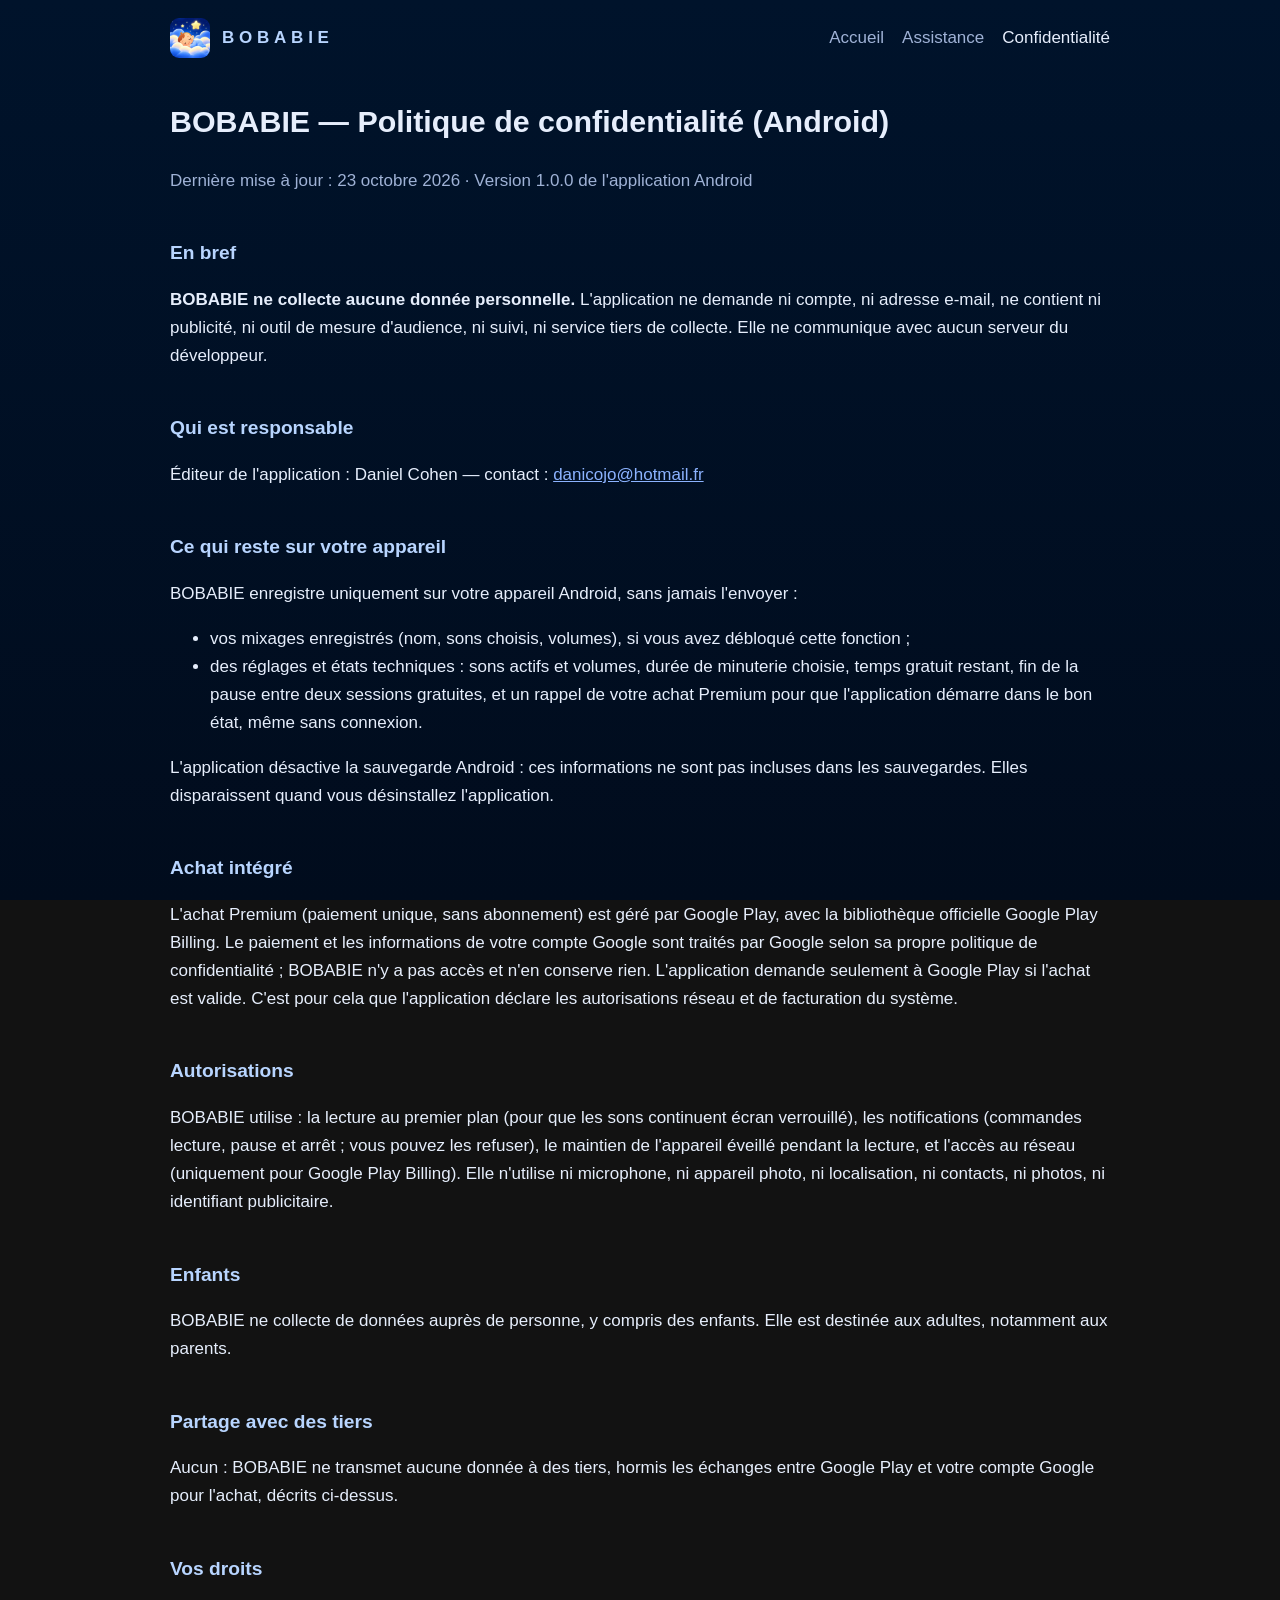
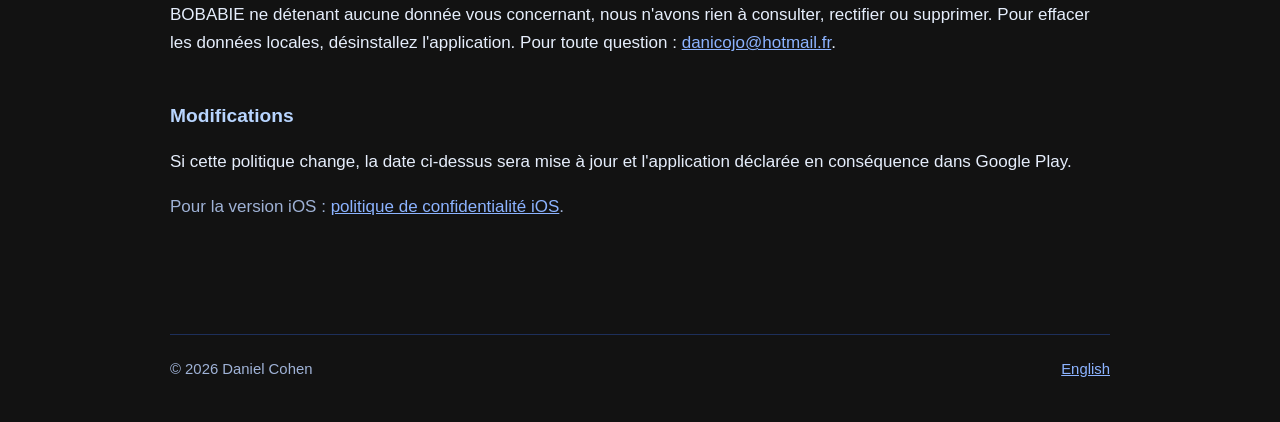
==== confidentialite-android.html @ 82074fd9 "Add Android privacy policy pages (FR and EN) Co-Authored-By: Claude Sonnet 5.5 <noreply@anthropic.co" ====
<!doctype html>
<html lang="fr">
<head>
<meta charset="utf-8">
<meta name="viewport" content="width=device-width,initial-scale=1">
<title>BOBABIE — Politique de confidentialité (Android)</title>
<meta name="description" content="BOBABIE pour Android ne collecte aucune donnée personnelle. Politique de confidentialité.">
<link rel="icon" href="assets/img/icon-64.png">
<link rel="stylesheet" href="assets/style.css">
<link rel="alternate" hreflang="fr" href="https://danicojo.github.io/bobabie-site/confidentialite-android.html">
<link rel="alternate" hreflang="en" href="https://danicojo.github.io/bobabie-site/en/privacy-android.html">
</head>
<body>
<div class="wrap">
<header class="site">
<a class="brand" href="index.html"><img src="assets/img/icon-64.png" alt="" width="40" height="40"><span>BOBABIE</span></a>
<nav aria-label="Menu"><a href="index.html">Accueil</a><a href="assistance.html">Assistance</a><a href="confidentialite-android.html" aria-current="page">Confidentialité</a></nav>
</header>
<main class="page">
<h1>BOBABIE — Politique de confidentialité (Android)</h1>
<p class="muted">Dernière mise à jour : 23 octobre 2026 · Version 1.0.0 de l'application Android</p>
<h2>En bref</h2>
<p><strong>BOBABIE ne collecte aucune donnée personnelle.</strong> L'application ne demande ni compte, ni adresse e-mail, ne contient ni publicité, ni outil de mesure d'audience, ni suivi, ni service tiers de collecte. Elle ne communique avec aucun serveur du développeur.</p>
<h2>Qui est responsable</h2>
<p>Éditeur de l'application : Daniel Cohen — contact : <a href="mailto:danicojo@hotmail.fr">danicojo@hotmail.fr</a></p>
<h2>Ce qui reste sur votre appareil</h2>
<p>BOBABIE enregistre uniquement sur votre appareil Android, sans jamais l'envoyer :</p>
<ul>
<li>vos mixages enregistrés (nom, sons choisis, volumes), si vous avez débloqué cette fonction ;</li>
<li>des réglages et états techniques : sons actifs et volumes, durée de minuterie choisie, temps gratuit restant, fin de la pause entre deux sessions gratuites, et un rappel de votre achat Premium pour que l'application démarre dans le bon état, même sans connexion.</li>
</ul>
<p>L'application désactive la sauvegarde Android : ces informations ne sont pas incluses dans les sauvegardes. Elles disparaissent quand vous désinstallez l'application.</p>
<h2>Achat intégré</h2>
<p>L'achat Premium (paiement unique, sans abonnement) est géré par Google Play, avec la bibliothèque officielle Google Play Billing. Le paiement et les informations de votre compte Google sont traités par Google selon sa propre politique de confidentialité ; BOBABIE n'y a pas accès et n'en conserve rien. L'application demande seulement à Google Play si l'achat est valide. C'est pour cela que l'application déclare les autorisations réseau et de facturation du système.</p>
<h2>Autorisations</h2>
<p>BOBABIE utilise : la lecture au premier plan (pour que les sons continuent écran verrouillé), les notifications (commandes lecture, pause et arrêt ; vous pouvez les refuser), le maintien de l'appareil éveillé pendant la lecture, et l'accès au réseau (uniquement pour Google Play Billing). Elle n'utilise ni microphone, ni appareil photo, ni localisation, ni contacts, ni photos, ni identifiant publicitaire.</p>
<h2>Enfants</h2>
<p>BOBABIE ne collecte de données auprès de personne, y compris des enfants. Elle est destinée aux adultes, notamment aux parents.</p>
<h2>Partage avec des tiers</h2>
<p>Aucun : BOBABIE ne transmet aucune donnée à des tiers, hormis les échanges entre Google Play et votre compte Google pour l'achat, décrits ci-dessus.</p>
<h2>Vos droits</h2>
<p>BOBABIE ne détenant aucune donnée vous concernant, nous n'avons rien à consulter, rectifier ou supprimer. Pour effacer les données locales, désinstallez l'application. Pour toute question : <a href="mailto:danicojo@hotmail.fr">danicojo@hotmail.fr</a>.</p>
<h2>Modifications</h2>
<p>Si cette politique change, la date ci-dessus sera mise à jour et l'application déclarée en conséquence dans Google Play.</p>
<p class="muted">Pour la version iOS : <a href="confidentialite.html">politique de confidentialité iOS</a>.</p>
</main>
<footer class="site"><span>© 2026 Daniel Cohen</span><span><a href="en/privacy-android.html" hreflang="en">English</a></span></footer>
</div>
</body>
</html>
---- assets/style.css ----
:root{--bg1:#00132b;--bg2:#010c1d;--card:#0e1b3a;--card2:#14264d;--text:#e6eefc;--muted:#9fb2d6;--accent:#8cb3ff;--logo:#b8d5ff;color-scheme:dark}
*{box-sizing:border-box}html{scroll-behavior:smooth}
body{margin:0;font:17px/1.65 -apple-system,BlinkMacSystemFont,"Segoe UI",Roboto,Helvetica,Arial,sans-serif;color:var(--text);background:linear-gradient(var(--bg1),var(--bg2)) fixed;min-height:100vh}
a{color:var(--accent)}a:hover{color:#fff}
.wrap{max-width:980px;margin:0 auto;padding:0 20px}
header.site{display:flex;flex-wrap:wrap;gap:12px 24px;align-items:center;justify-content:space-between;padding:18px 0}
header.site .brand{display:flex;align-items:center;gap:12px;color:var(--logo);text-decoration:none;font-weight:600;letter-spacing:.28em}
header.site .brand img{width:40px;height:40px;border-radius:9px}
nav{display:flex;flex-wrap:wrap;gap:4px 18px}nav a{text-decoration:none;color:var(--muted)}nav a:hover,nav a[aria-current]{color:var(--text)}
.hero{display:grid;grid-template-columns:1.1fr .9fr;gap:36px;align-items:center;padding:36px 0 24px}
.hero h1{font-size:2.4rem;line-height:1.15;margin:.2em 0}.hero p.lead{font-size:1.15rem;color:var(--muted)}
.hero img.phone{width:100%;max-width:320px;height:auto;justify-self:center;border-radius:28px;box-shadow:0 20px 60px rgba(0,0,0,.5)}
.btn{display:inline-block;padding:13px 26px;border-radius:999px;background:var(--accent);color:#0a1229;font-weight:600;text-decoration:none}
.soon{display:inline-block;padding:13px 26px;border-radius:999px;border:1px solid var(--accent);color:var(--accent)}
h2{font-size:1.5rem;margin:2.2em 0 .6em;color:var(--logo)}
.grid{display:grid;grid-template-columns:repeat(auto-fit,minmax(230px,1fr));gap:14px}
.card{background:var(--card);border-radius:18px;padding:18px 20px}.card h3{margin:.1em 0 .3em;font-size:1.05rem}.card p{margin:0;color:var(--muted);font-size:.97rem}
.shots{display:grid;grid-template-columns:repeat(auto-fit,minmax(170px,1fr));gap:14px}.shots img{width:100%;height:auto;border-radius:18px}
.sounds{columns:2 260px;color:var(--muted)}.sounds b{color:var(--text)}
main.page{padding-bottom:48px}main.page h1{font-size:1.9rem;color:var(--text)}main.page h2{font-size:1.2rem}
.muted{color:var(--muted)}details{background:var(--card);border-radius:12px;padding:.6em 1em;margin:.6em 0}summary{cursor:pointer;font-weight:600}
footer.site{border-top:1px solid #1d2f5a;margin-top:48px;padding:22px 0 40px;color:var(--muted);font-size:.93rem;display:flex;flex-wrap:wrap;gap:8px 24px;justify-content:space-between}
@media(max-width:760px){.hero{grid-template-columns:1fr;text-align:center}.hero h1{font-size:1.9rem}nav{gap:4px 14px}}
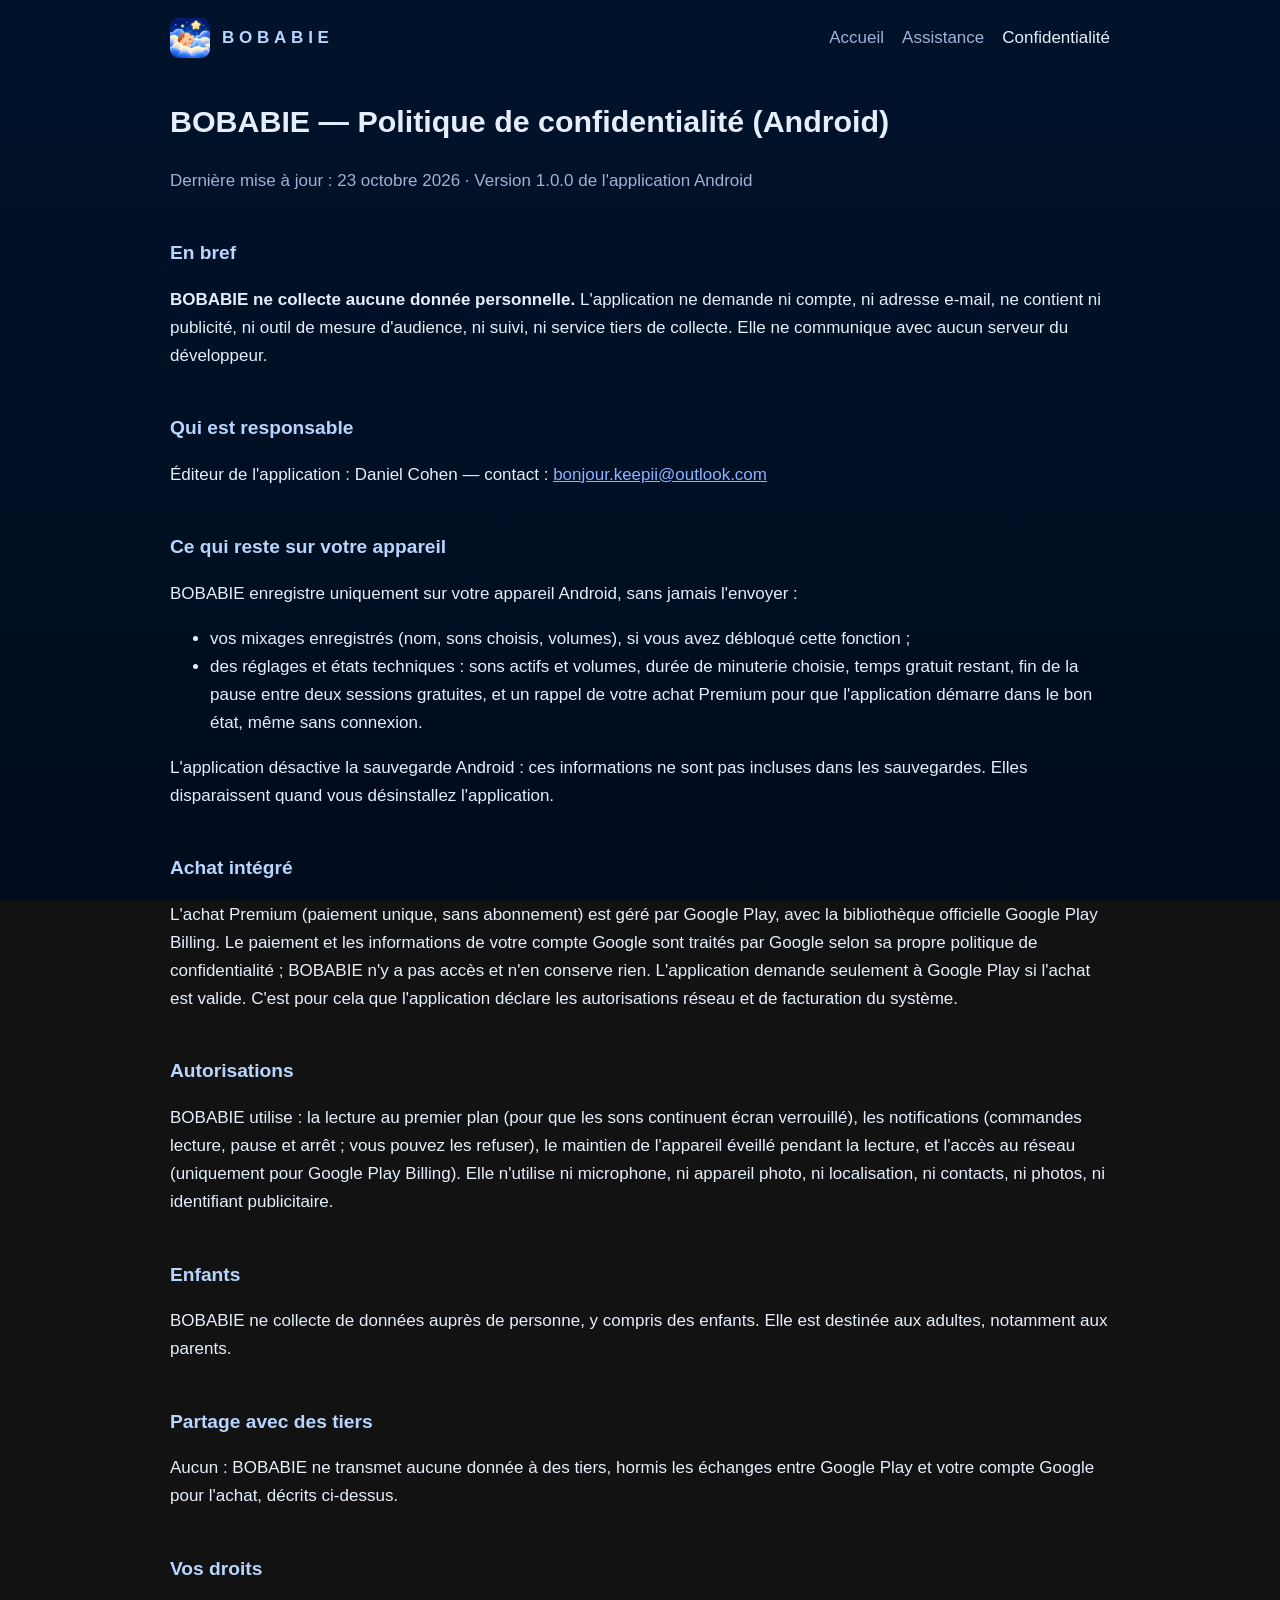
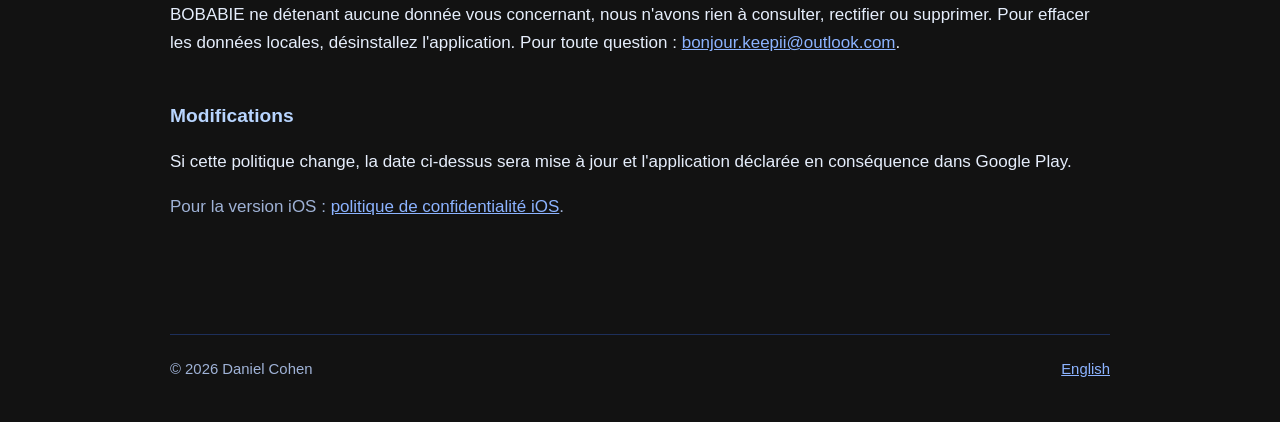
==== commit 6ecf4b18: "Android privacy policy: official contact e-mail bonjour.keepii@outlook.com Co-Authored-By: Claude So" ====
--- a/confidentialite-android.html
+++ b/confidentialite-android.html
@@ -22,7 +22,7 @@
 <h2>En bref</h2>
 <p><strong>BOBABIE ne collecte aucune donnée personnelle.</strong> L'application ne demande ni compte, ni adresse e-mail, ne contient ni publicité, ni outil de mesure d'audience, ni suivi, ni service tiers de collecte. Elle ne communique avec aucun serveur du développeur.</p>
 <h2>Qui est responsable</h2>
-<p>Éditeur de l'application : Daniel Cohen — contact : <a href="mailto:danicojo@hotmail.fr">danicojo@hotmail.fr</a></p>
+<p>Éditeur de l'application : Daniel Cohen — contact : <a href="mailto:bonjour.keepii@outlook.com">bonjour.keepii@outlook.com</a></p>
 <h2>Ce qui reste sur votre appareil</h2>
 <p>BOBABIE enregistre uniquement sur votre appareil Android, sans jamais l'envoyer :</p>
 <ul>
@@ -39,7 +39,7 @@
 <h2>Partage avec des tiers</h2>
 <p>Aucun : BOBABIE ne transmet aucune donnée à des tiers, hormis les échanges entre Google Play et votre compte Google pour l'achat, décrits ci-dessus.</p>
 <h2>Vos droits</h2>
-<p>BOBABIE ne détenant aucune donnée vous concernant, nous n'avons rien à consulter, rectifier ou supprimer. Pour effacer les données locales, désinstallez l'application. Pour toute question : <a href="mailto:danicojo@hotmail.fr">danicojo@hotmail.fr</a>.</p>
+<p>BOBABIE ne détenant aucune donnée vous concernant, nous n'avons rien à consulter, rectifier ou supprimer. Pour effacer les données locales, désinstallez l'application. Pour toute question : <a href="mailto:bonjour.keepii@outlook.com">bonjour.keepii@outlook.com</a>.</p>
 <h2>Modifications</h2>
 <p>Si cette politique change, la date ci-dessus sera mise à jour et l'application déclarée en conséquence dans Google Play.</p>
 <p class="muted">Pour la version iOS : <a href="confidentialite.html">politique de confidentialité iOS</a>.</p>
